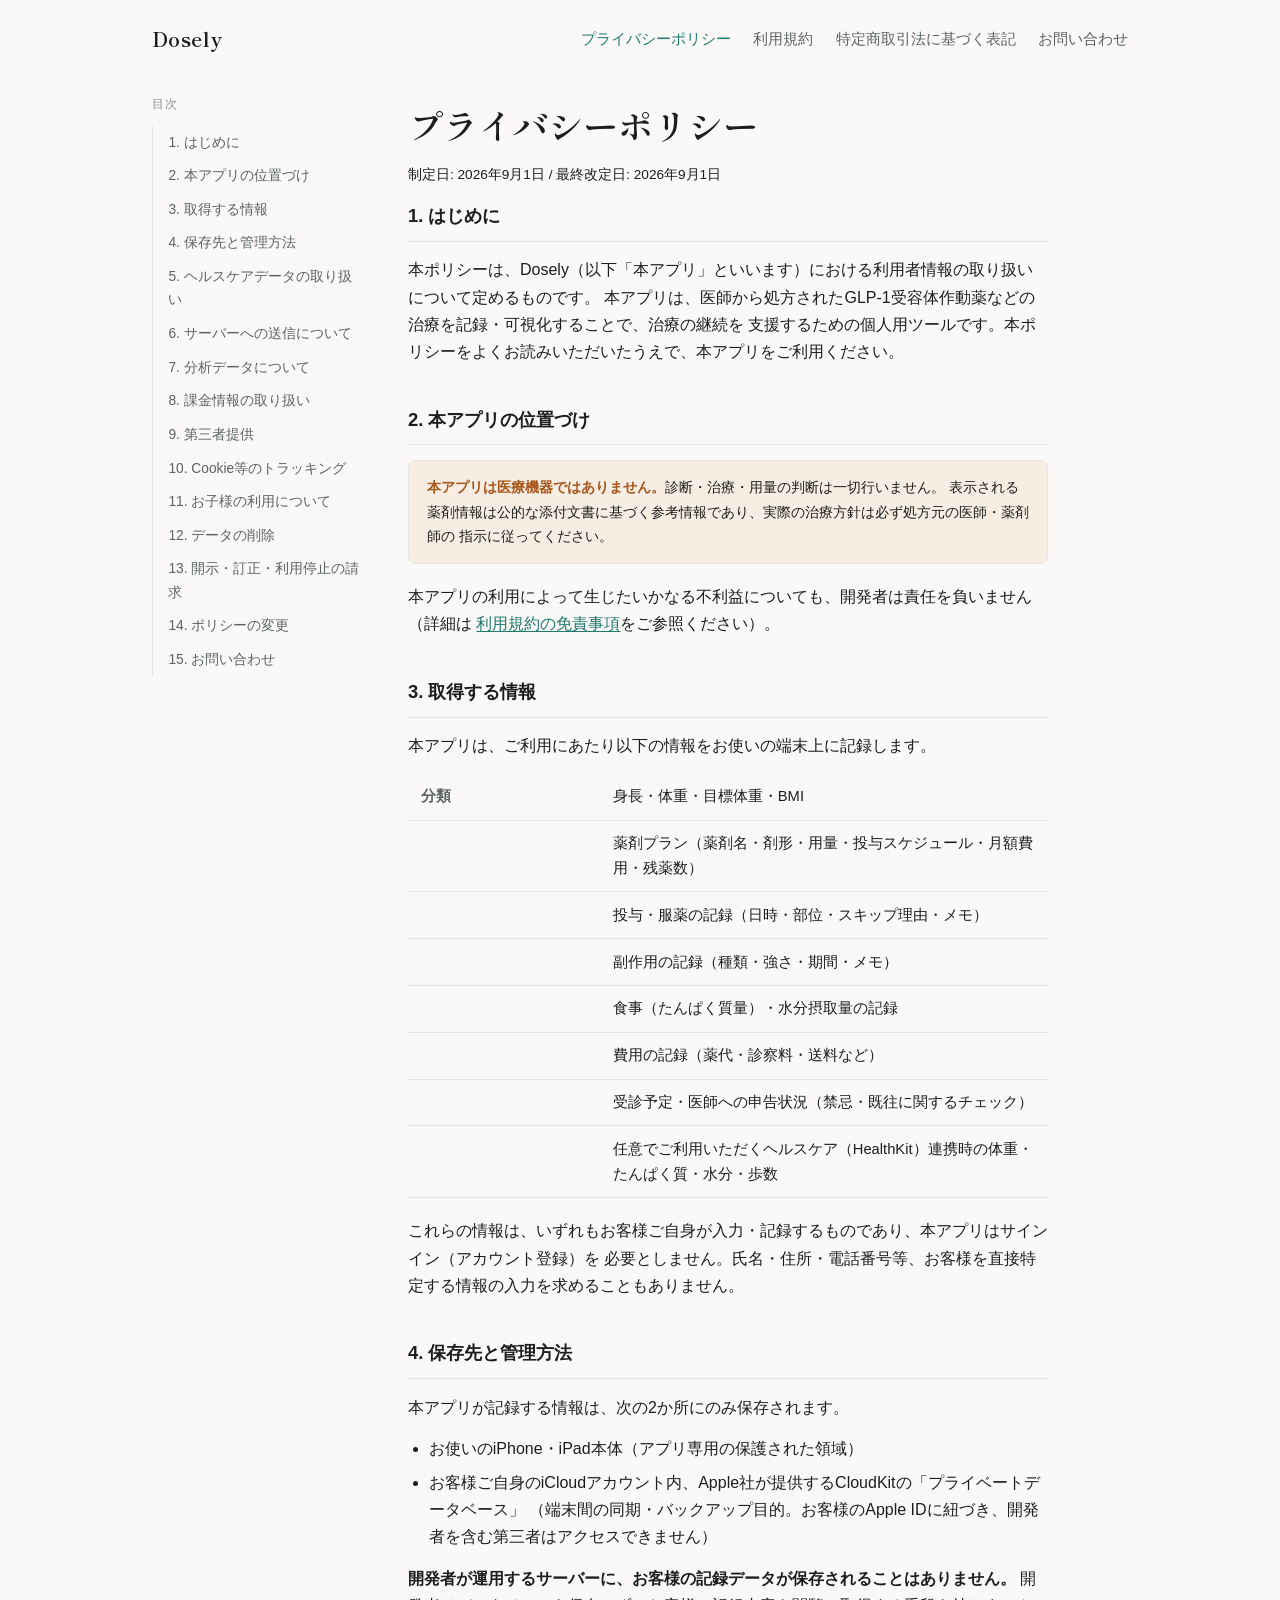
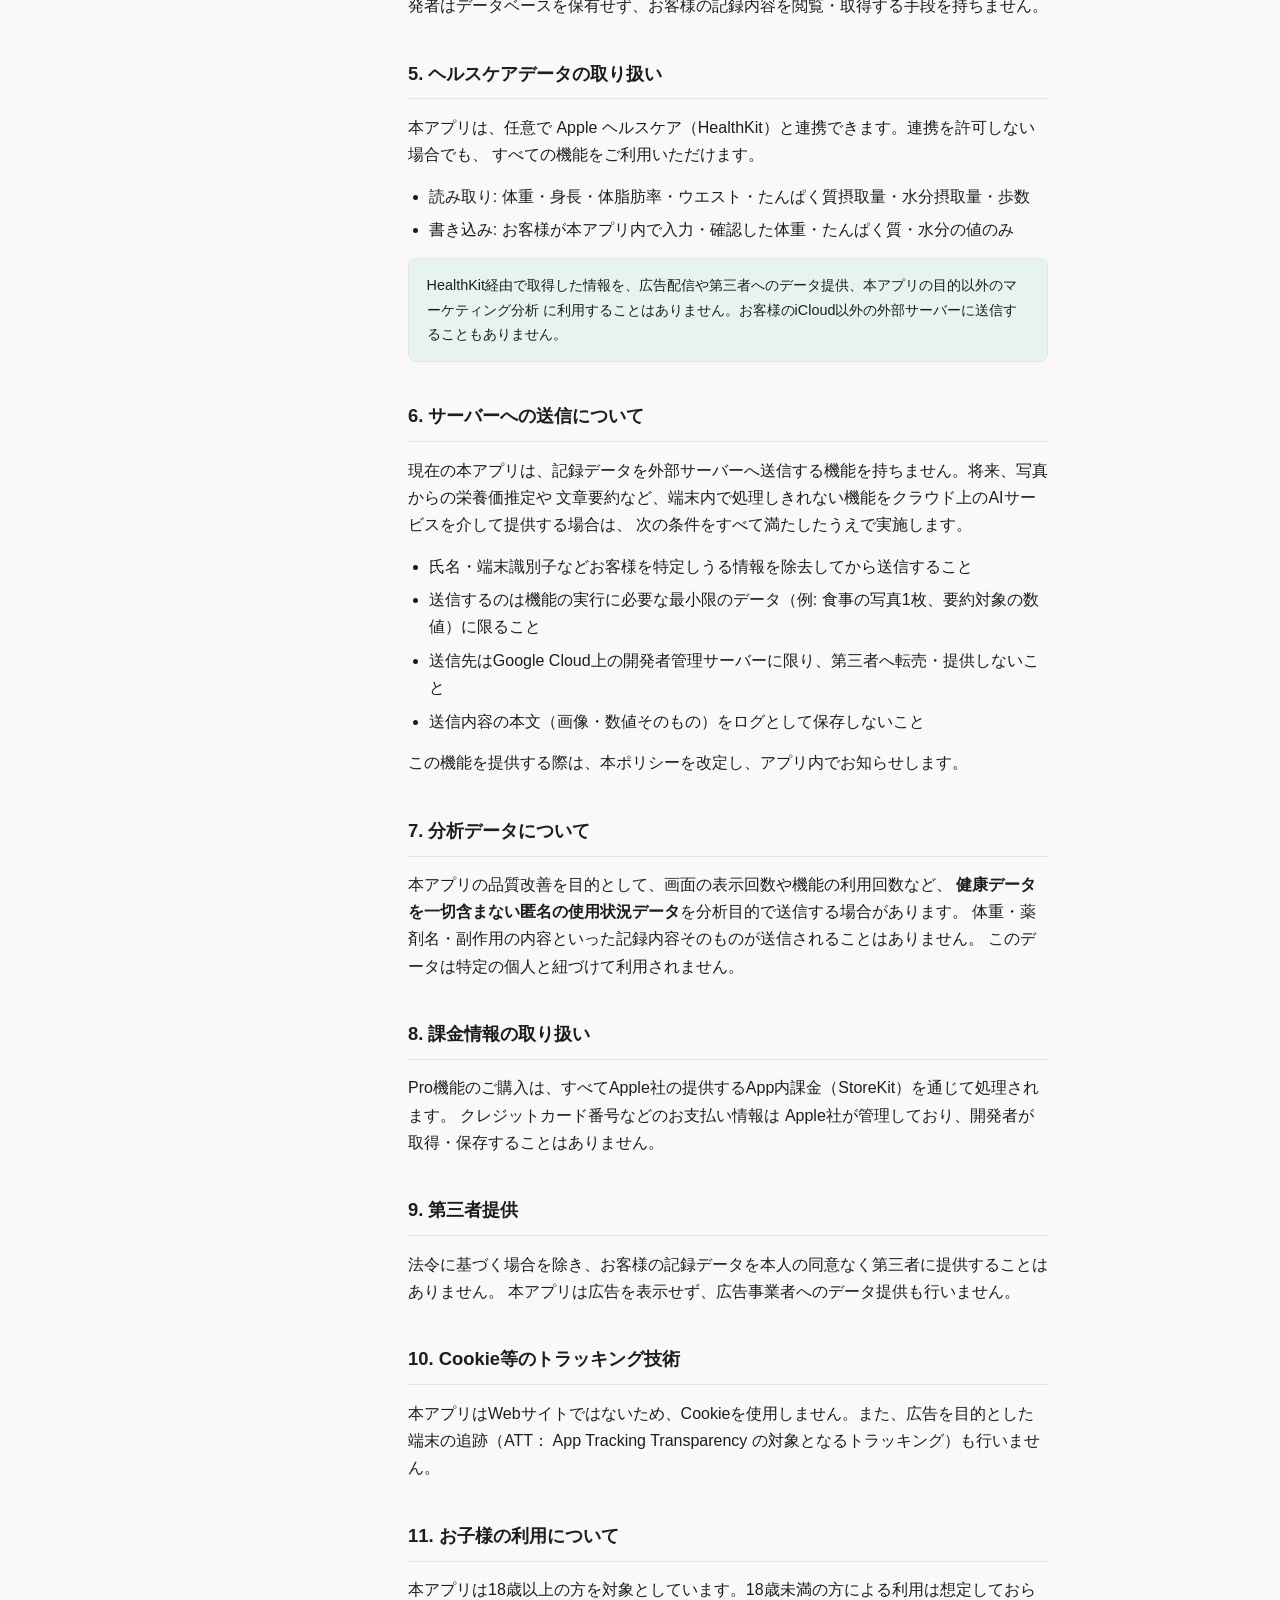
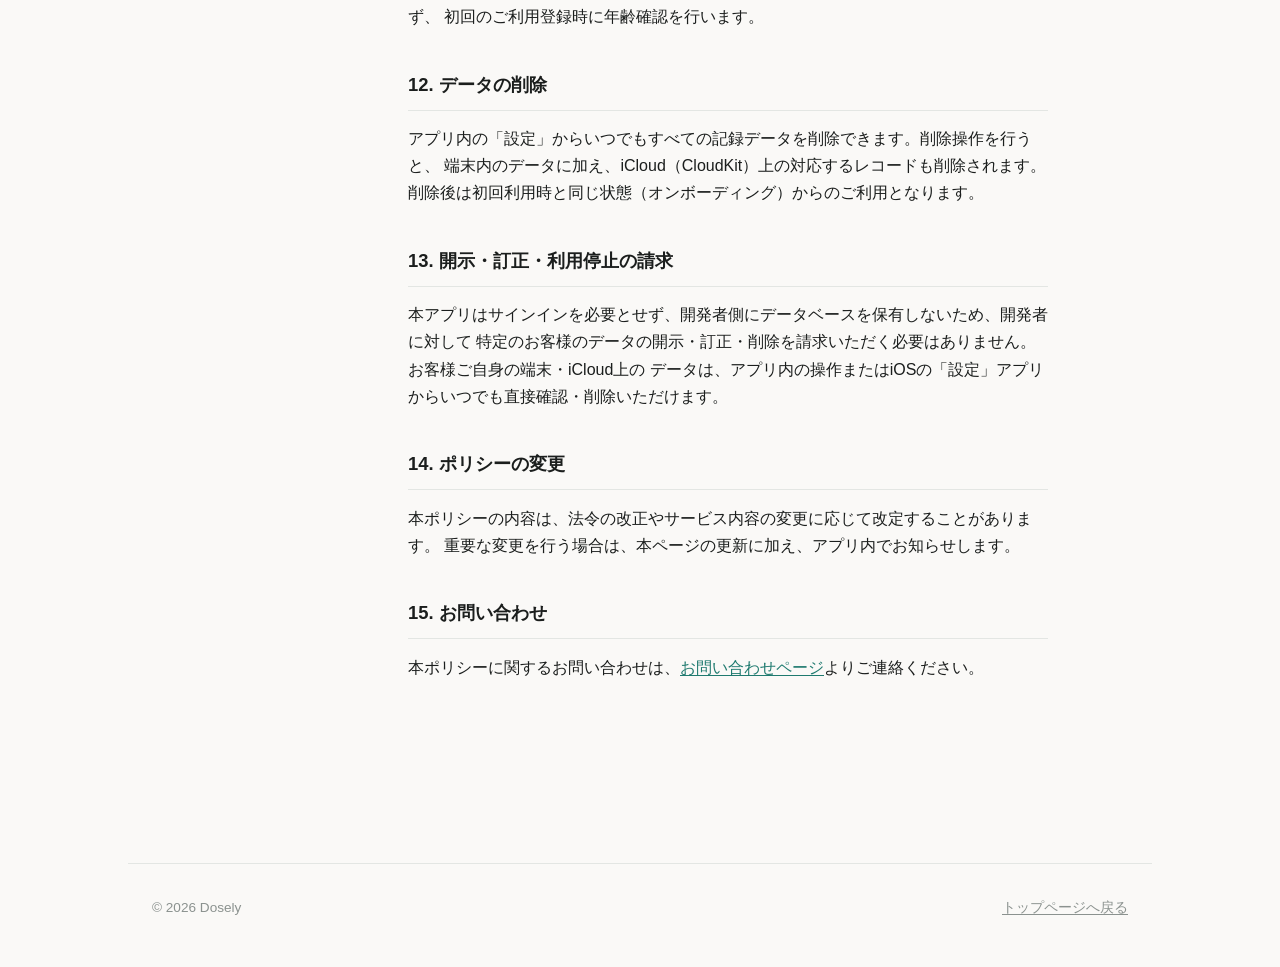
==== privacy.html @ 43f6cbd7 "Add Dosely public site: privacy policy, terms, tokushoho, support" ====
<!doctype html>
<html lang="ja">
<head>
<meta charset="utf-8">
<meta name="viewport" content="width=device-width, initial-scale=1">
<title>プライバシーポリシー - Dosely</title>
<meta name="description" content="Doselyのプライバシーポリシー。取得する情報、保存先、HealthKitの取り扱い、第三者提供の有無について記載しています。">
<link rel="stylesheet" href="styles.css">
</head>
<body>
<a class="skip-link" href="#main">本文へ移動</a>

<header class="site-header">
  <a class="wordmark" href="/dosely/">Dosely</a>
  <nav class="site-nav" aria-label="サイト内ナビゲーション">
    <a href="privacy.html" aria-current="page">プライバシーポリシー</a>
    <a href="terms.html">利用規約</a>
    <a href="tokushoho.html">特定商取引法に基づく表記</a>
    <a href="support.html">お問い合わせ</a>
  </nav>
</header>

<main id="main">
<div class="doc-shell">
  <nav class="doc-toc" aria-label="目次">
    <p class="toc-label">目次</p>
    <ol>
      <li><a href="#intro">1. はじめに</a></li>
      <li><a href="#not-medical-device">2. 本アプリの位置づけ</a></li>
      <li><a href="#data-collected">3. 取得する情報</a></li>
      <li><a href="#storage">4. 保存先と管理方法</a></li>
      <li><a href="#healthkit">5. ヘルスケアデータの取り扱い</a></li>
      <li><a href="#server">6. サーバーへの送信について</a></li>
      <li><a href="#analytics">7. 分析データについて</a></li>
      <li><a href="#billing">8. 課金情報の取り扱い</a></li>
      <li><a href="#third-party">9. 第三者提供</a></li>
      <li><a href="#tracking">10. Cookie等のトラッキング</a></li>
      <li><a href="#children">11. お子様の利用について</a></li>
      <li><a href="#deletion">12. データの削除</a></li>
      <li><a href="#requests">13. 開示・訂正・利用停止の請求</a></li>
      <li><a href="#changes">14. ポリシーの変更</a></li>
      <li><a href="#contact">15. お問い合わせ</a></li>
    </ol>
  </nav>

  <article class="doc-body">
    <div class="doc-header">
      <h1>プライバシーポリシー</h1>
      <p class="doc-meta">制定日: 2026年9月1日 / 最終改定日: 2026年9月1日</p>
    </div>

    <section id="intro">
      <h2>1. はじめに</h2>
      <p>
        本ポリシーは、Dosely（以下「本アプリ」といいます）における利用者情報の取り扱いについて定めるものです。
        本アプリは、医師から処方されたGLP-1受容体作動薬などの治療を記録・可視化することで、治療の継続を
        支援するための個人用ツールです。本ポリシーをよくお読みいただいたうえで、本アプリをご利用ください。
      </p>
    </section>

    <section id="not-medical-device">
      <h2>2. 本アプリの位置づけ</h2>
      <div class="note caution">
        <strong>本アプリは医療機器ではありません。</strong>診断・治療・用量の判断は一切行いません。
        表示される薬剤情報は公的な添付文書に基づく参考情報であり、実際の治療方針は必ず処方元の医師・薬剤師の
        指示に従ってください。
      </div>
      <p>
        本アプリの利用によって生じたいかなる不利益についても、開発者は責任を負いません（詳細は
        <a href="terms.html#disclaimer">利用規約の免責事項</a>をご参照ください）。
      </p>
    </section>

    <section id="data-collected">
      <h2>3. 取得する情報</h2>
      <p>本アプリは、ご利用にあたり以下の情報をお使いの端末上に記録します。</p>
      <table>
        <tr><th>分類</th><td>身長・体重・目標体重・BMI</td></tr>
        <tr><th></th><td>薬剤プラン（薬剤名・剤形・用量・投与スケジュール・月額費用・残薬数）</td></tr>
        <tr><th></th><td>投与・服薬の記録（日時・部位・スキップ理由・メモ）</td></tr>
        <tr><th></th><td>副作用の記録（種類・強さ・期間・メモ）</td></tr>
        <tr><th></th><td>食事（たんぱく質量）・水分摂取量の記録</td></tr>
        <tr><th></th><td>費用の記録（薬代・診察料・送料など）</td></tr>
        <tr><th></th><td>受診予定・医師への申告状況（禁忌・既往に関するチェック）</td></tr>
        <tr><th></th><td>任意でご利用いただくヘルスケア（HealthKit）連携時の体重・たんぱく質・水分・歩数</td></tr>
      </table>
      <p>
        これらの情報は、いずれもお客様ご自身が入力・記録するものであり、本アプリはサインイン（アカウント登録）を
        必要としません。氏名・住所・電話番号等、お客様を直接特定する情報の入力を求めることもありません。
      </p>
    </section>

    <section id="storage">
      <h2>4. 保存先と管理方法</h2>
      <p>
        本アプリが記録する情報は、次の2か所にのみ保存されます。
      </p>
      <ul>
        <li>お使いのiPhone・iPad本体（アプリ専用の保護された領域）</li>
        <li>お客様ご自身のiCloudアカウント内、Apple社が提供するCloudKitの「プライベートデータベース」
          （端末間の同期・バックアップ目的。お客様のApple IDに紐づき、開発者を含む第三者はアクセスできません）</li>
      </ul>
      <p>
        <strong>開発者が運用するサーバーに、お客様の記録データが保存されることはありません。</strong>
        開発者はデータベースを保有せず、お客様の記録内容を閲覧・取得する手段を持ちません。
      </p>
    </section>

    <section id="healthkit">
      <h2>5. ヘルスケアデータの取り扱い</h2>
      <p>
        本アプリは、任意で Apple ヘルスケア（HealthKit）と連携できます。連携を許可しない場合でも、
        すべての機能をご利用いただけます。
      </p>
      <ul>
        <li>読み取り: 体重・身長・体脂肪率・ウエスト・たんぱく質摂取量・水分摂取量・歩数</li>
        <li>書き込み: お客様が本アプリ内で入力・確認した体重・たんぱく質・水分の値のみ</li>
      </ul>
      <div class="note">
        HealthKit経由で取得した情報を、広告配信や第三者へのデータ提供、本アプリの目的以外のマーケティング分析
        に利用することはありません。お客様のiCloud以外の外部サーバーに送信することもありません。
      </div>
    </section>

    <section id="server">
      <h2>6. サーバーへの送信について</h2>
      <p>
        現在の本アプリは、記録データを外部サーバーへ送信する機能を持ちません。将来、写真からの栄養価推定や
        文章要約など、端末内で処理しきれない機能をクラウド上のAIサービスを介して提供する場合は、
        次の条件をすべて満たしたうえで実施します。
      </p>
      <ul>
        <li>氏名・端末識別子などお客様を特定しうる情報を除去してから送信すること</li>
        <li>送信するのは機能の実行に必要な最小限のデータ（例: 食事の写真1枚、要約対象の数値）に限ること</li>
        <li>送信先はGoogle Cloud上の開発者管理サーバーに限り、第三者へ転売・提供しないこと</li>
        <li>送信内容の本文（画像・数値そのもの）をログとして保存しないこと</li>
      </ul>
      <p>この機能を提供する際は、本ポリシーを改定し、アプリ内でお知らせします。</p>
    </section>

    <section id="analytics">
      <h2>7. 分析データについて</h2>
      <p>
        本アプリの品質改善を目的として、画面の表示回数や機能の利用回数など、
        <strong>健康データを一切含まない匿名の使用状況データ</strong>を分析目的で送信する場合があります。
        体重・薬剤名・副作用の内容といった記録内容そのものが送信されることはありません。
        このデータは特定の個人と紐づけて利用されません。
      </p>
    </section>

    <section id="billing">
      <h2>8. 課金情報の取り扱い</h2>
      <p>
        Pro機能のご購入は、すべてApple社の提供するApp内課金（StoreKit）を通じて処理されます。
        クレジットカード番号などのお支払い情報は Apple社が管理しており、開発者が取得・保存することはありません。
      </p>
    </section>

    <section id="third-party">
      <h2>9. 第三者提供</h2>
      <p>
        法令に基づく場合を除き、お客様の記録データを本人の同意なく第三者に提供することはありません。
        本アプリは広告を表示せず、広告事業者へのデータ提供も行いません。
      </p>
    </section>

    <section id="tracking">
      <h2>10. Cookie等のトラッキング技術</h2>
      <p>
        本アプリはWebサイトではないため、Cookieを使用しません。また、広告を目的とした端末の追跡（ATT：
        App Tracking Transparency の対象となるトラッキング）も行いません。
      </p>
    </section>

    <section id="children">
      <h2>11. お子様の利用について</h2>
      <p>
        本アプリは18歳以上の方を対象としています。18歳未満の方による利用は想定しておらず、
        初回のご利用登録時に年齢確認を行います。
      </p>
    </section>

    <section id="deletion">
      <h2>12. データの削除</h2>
      <p>
        アプリ内の「設定」からいつでもすべての記録データを削除できます。削除操作を行うと、
        端末内のデータに加え、iCloud（CloudKit）上の対応するレコードも削除されます。
        削除後は初回利用時と同じ状態（オンボーディング）からのご利用となります。
      </p>
    </section>

    <section id="requests">
      <h2>13. 開示・訂正・利用停止の請求</h2>
      <p>
        本アプリはサインインを必要とせず、開発者側にデータベースを保有しないため、開発者に対して
        特定のお客様のデータの開示・訂正・削除を請求いただく必要はありません。お客様ご自身の端末・iCloud上の
        データは、アプリ内の操作またはiOSの「設定」アプリからいつでも直接確認・削除いただけます。
      </p>
    </section>

    <section id="changes">
      <h2>14. ポリシーの変更</h2>
      <p>
        本ポリシーの内容は、法令の改正やサービス内容の変更に応じて改定することがあります。
        重要な変更を行う場合は、本ページの更新に加え、アプリ内でお知らせします。
      </p>
    </section>

    <section id="contact">
      <h2>15. お問い合わせ</h2>
      <p>
        本ポリシーに関するお問い合わせは、<a href="support.html">お問い合わせページ</a>よりご連絡ください。
      </p>
    </section>
  </article>
</div>
</main>

<footer class="site-footer">
  <span>&copy; 2026 Dosely</span>
  <a href="/dosely/">トップページへ戻る</a>
</footer>
</body>
</html>
---- styles.css ----
@import url('https://fonts.googleapis.com/css2?family=Shippori+Mincho:wght@500;600;700&display=swap');

:root {
  --bg: #faf9f7;
  --surface: #ffffff;
  --ink: #1b1e1d;
  --ink-muted: #5b6461;
  --ink-faint: #8b928f;
  --accent: #2a9d8f;
  --accent-deep: #1f7a6f;
  --accent-tint: #e7f3f1;
  --caution: #a8571d;
  --caution-tint: #f7ede2;
  --line: #e3e6e3;
  --line-strong: #cfd4d0;
  --measure: 40rem;
  --serif: "Shippori Mincho", "Hiragino Mincho ProN", "Yu Mincho", serif;
  --sans: -apple-system, BlinkMacSystemFont, "Hiragino Sans", "Helvetica Neue", "Segoe UI", sans-serif;
}

* { box-sizing: border-box; }

html {
  -webkit-text-size-adjust: 100%;
}

body {
  margin: 0;
  background: var(--bg);
  color: var(--ink);
  font-family: var(--sans);
  font-size: 16px;
  line-height: 1.7;
  -webkit-font-smoothing: antialiased;
}

a { color: var(--accent-deep); text-underline-offset: 0.15em; }
a:hover { color: var(--accent); }
a:focus-visible, button:focus-visible { outline: 2px solid var(--accent); outline-offset: 3px; }

/* ---------- Header / Footer ---------- */

.site-header {
  display: flex;
  align-items: center;
  justify-content: space-between;
  gap: 1rem;
  padding: 1.4rem 1.5rem;
  max-width: 64rem;
  margin: 0 auto;
  flex-wrap: wrap;
}

.wordmark {
  font-family: var(--serif);
  font-weight: 700;
  font-size: 1.25rem;
  letter-spacing: 0.02em;
  color: var(--ink);
  text-decoration: none;
}

.wordmark:hover { color: var(--accent-deep); }

.site-nav {
  display: flex;
  gap: 1.4rem;
  flex-wrap: wrap;
}

.site-nav a {
  color: var(--ink-muted);
  text-decoration: none;
  font-size: 0.92rem;
}

.site-nav a:hover, .site-nav a[aria-current="page"] {
  color: var(--accent-deep);
}

.site-footer {
  max-width: 64rem;
  margin: 4rem auto 0;
  padding: 2rem 1.5rem 3rem;
  border-top: 1px solid var(--line);
  color: var(--ink-faint);
  font-size: 0.85rem;
  display: flex;
  justify-content: space-between;
  flex-wrap: wrap;
  gap: 0.75rem;
}

.site-footer a { color: var(--ink-faint); }
.site-footer a:hover { color: var(--accent-deep); }

/* ---------- Hero (index) ---------- */

.hero {
  max-width: 64rem;
  margin: 0 auto;
  padding: 3.5rem 1.5rem 2rem;
}

.hero .eyebrow {
  font-size: 0.8rem;
  letter-spacing: 0.12em;
  color: var(--accent-deep);
  text-transform: uppercase;
  margin: 0 0 1rem;
}

.hero h1 {
  font-family: var(--serif);
  font-weight: 600;
  font-size: clamp(1.9rem, 4vw, 2.7rem);
  line-height: 1.35;
  margin: 0 0 1.1rem;
  max-width: 22ch;
}

.hero p.lede {
  font-size: 1.08rem;
  color: var(--ink-muted);
  max-width: 38ch;
  margin: 0;
}

/* ---------- Data journey diagram (signature element) ---------- */

.journey {
  max-width: 64rem;
  margin: 2.5rem auto 3rem;
  padding: 0 1.5rem;
}

.journey-track {
  display: flex;
  align-items: stretch;
  gap: 0;
  background: var(--surface);
  border: 1px solid var(--line);
  border-radius: 10px;
  overflow: hidden;
}

.journey-node {
  flex: 1;
  padding: 1.4rem 1.3rem;
  position: relative;
}

.journey-node + .journey-node {
  border-left: 1px solid var(--line);
}

.journey-node .label {
  font-size: 0.72rem;
  letter-spacing: 0.08em;
  text-transform: uppercase;
  color: var(--ink-faint);
  margin: 0 0 0.4rem;
}

.journey-node .title {
  font-weight: 600;
  margin: 0 0 0.3rem;
}

.journey-node .desc {
  font-size: 0.87rem;
  color: var(--ink-muted);
  margin: 0;
}

.journey-node.stop {
  background: var(--accent-tint);
}

.journey-node.stop .title { color: var(--accent-deep); }

.journey-stopmark {
  display: inline-flex;
  align-items: center;
  gap: 0.35rem;
  margin-top: 0.6rem;
  font-size: 0.78rem;
  font-weight: 600;
  color: var(--accent-deep);
}

.journey-stopmark::before {
  content: "";
  width: 0.5rem;
  height: 0.5rem;
  border-radius: 50%;
  background: var(--accent);
  display: inline-block;
}

.journey-footnote {
  margin-top: 0.9rem;
  font-size: 0.82rem;
  color: var(--ink-faint);
}

/* ---------- Cards (index quick links) ---------- */

.card-grid {
  max-width: 64rem;
  margin: 0 auto 4rem;
  padding: 0 1.5rem;
  display: grid;
  grid-template-columns: repeat(auto-fit, minmax(13.5rem, 1fr));
  gap: 1px;
  background: var(--line);
  border: 1px solid var(--line);
  border-radius: 10px;
  overflow: hidden;
}

.card {
  background: var(--surface);
  padding: 1.5rem;
  text-decoration: none;
  color: var(--ink);
  display: flex;
  flex-direction: column;
  gap: 0.4rem;
}

.card:hover { background: var(--accent-tint); }

.card .card-title {
  font-weight: 600;
  font-size: 1.02rem;
}

.card .card-desc {
  font-size: 0.85rem;
  color: var(--ink-muted);
  line-height: 1.6;
}

/* ---------- Document layout (policy pages) ---------- */

.doc-shell {
  max-width: 64rem;
  margin: 0 auto;
  padding: 1rem 1.5rem 5rem;
  display: grid;
  grid-template-columns: 13rem minmax(0, var(--measure));
  gap: 3rem;
  align-items: start;
}

@media (max-width: 56rem) {
  .doc-shell { grid-template-columns: 1fr; }
}

.doc-toc {
  position: sticky;
  top: 1.5rem;
  font-size: 0.86rem;
}

.doc-toc .toc-label {
  font-size: 0.72rem;
  letter-spacing: 0.08em;
  text-transform: uppercase;
  color: var(--ink-faint);
  margin: 0 0 0.7rem;
}

.doc-toc ol {
  list-style: none;
  margin: 0;
  padding: 0;
  border-left: 1px solid var(--line);
}

.doc-toc li { margin: 0; }

.doc-toc a {
  display: block;
  padding: 0.32rem 0 0.32rem 0.9rem;
  margin-left: -1px;
  border-left: 2px solid transparent;
  color: var(--ink-muted);
  text-decoration: none;
}

.doc-toc a:hover { color: var(--accent-deep); border-left-color: var(--line-strong); }

.doc-header h1 {
  font-family: var(--serif);
  font-weight: 600;
  font-size: clamp(1.7rem, 3.4vw, 2.2rem);
  margin: 0 0 0.5rem;
}

.doc-meta {
  color: var(--ink-faint);
  font-size: 0.85rem;
  margin: 0 0 2.2rem;
}

.doc-body section {
  margin-bottom: 2.4rem;
  scroll-margin-top: 1.5rem;
}

.doc-body h2 {
  font-size: 1.15rem;
  font-weight: 700;
  margin: 0 0 0.9rem;
  padding-bottom: 0.6rem;
  border-bottom: 1px solid var(--line);
}

.doc-body h3 {
  font-size: 1rem;
  font-weight: 700;
  margin: 1.3rem 0 0.5rem;
}

.doc-body p { margin: 0 0 0.9rem; color: var(--ink); }
.doc-body ul, .doc-body ol.plain { margin: 0 0 0.9rem; padding-left: 1.3rem; }
.doc-body li { margin-bottom: 0.4rem; }

.doc-body table {
  width: 100%;
  border-collapse: collapse;
  margin: 0.5rem 0 1.2rem;
  font-size: 0.92rem;
}

.doc-body th, .doc-body td {
  text-align: left;
  padding: 0.65rem 0.8rem;
  border-bottom: 1px solid var(--line);
  vertical-align: top;
}

.doc-body th {
  width: 30%;
  color: var(--ink-muted);
  font-weight: 600;
  white-space: nowrap;
}

.note {
  background: var(--accent-tint);
  border: 1px solid var(--line);
  border-radius: 8px;
  padding: 0.9rem 1.1rem;
  font-size: 0.9rem;
  color: var(--ink);
  margin: 0 0 1.2rem;
}

.note.caution {
  background: var(--caution-tint);
}

.note.caution strong { color: var(--caution); }

.placeholder {
  background: repeating-linear-gradient(135deg, #fff, #fff 6px, var(--caution-tint) 6px, var(--caution-tint) 12px);
  border: 1px dashed var(--caution);
  border-radius: 6px;
  padding: 0.15rem 0.5rem;
  color: var(--caution);
  font-weight: 600;
  font-size: 0.88em;
}

/* ---------- Utility ---------- */

.skip-link {
  position: absolute;
  left: -999px;
  top: 0;
  background: var(--accent);
  color: #fff;
  padding: 0.6rem 1rem;
  z-index: 10;
}

.skip-link:focus { left: 1rem; top: 1rem; }

@media (prefers-reduced-motion: no-preference) {
  .journey-node, .card { transition: background-color 0.15s ease; }
}
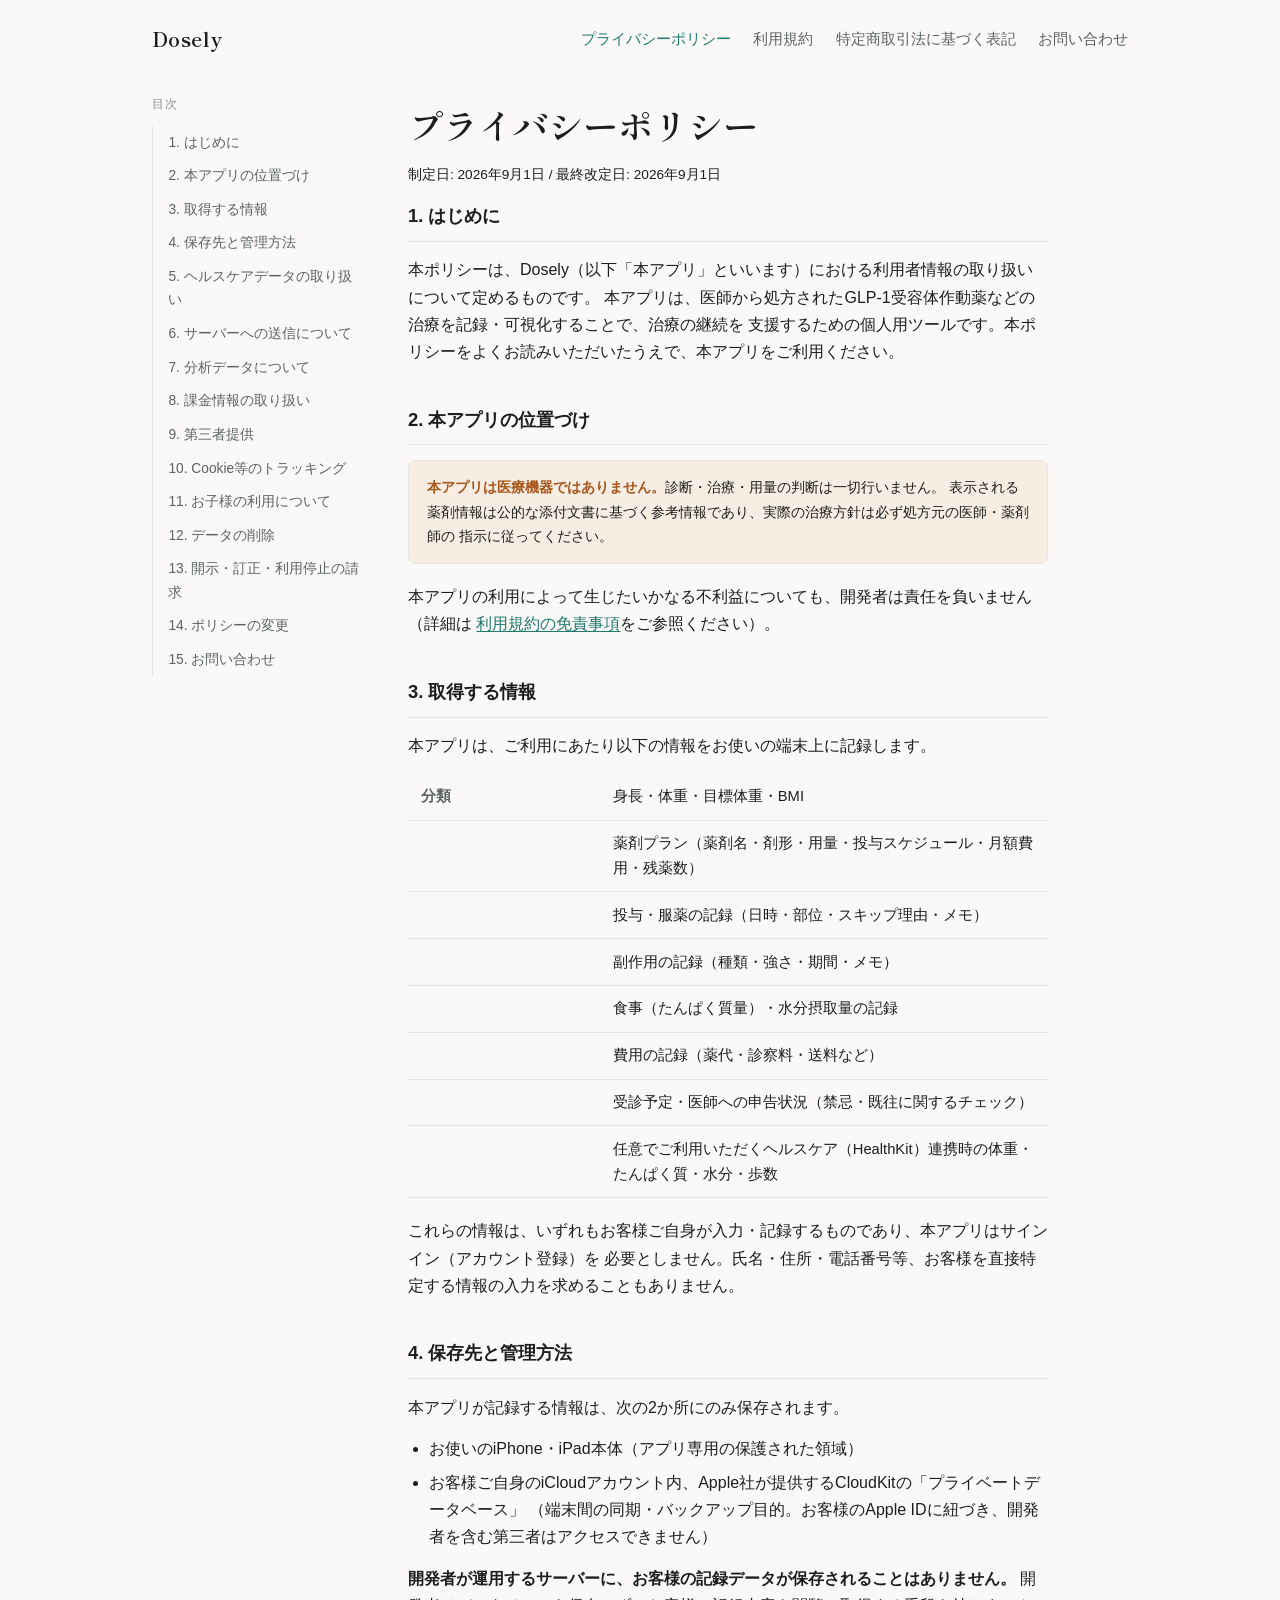
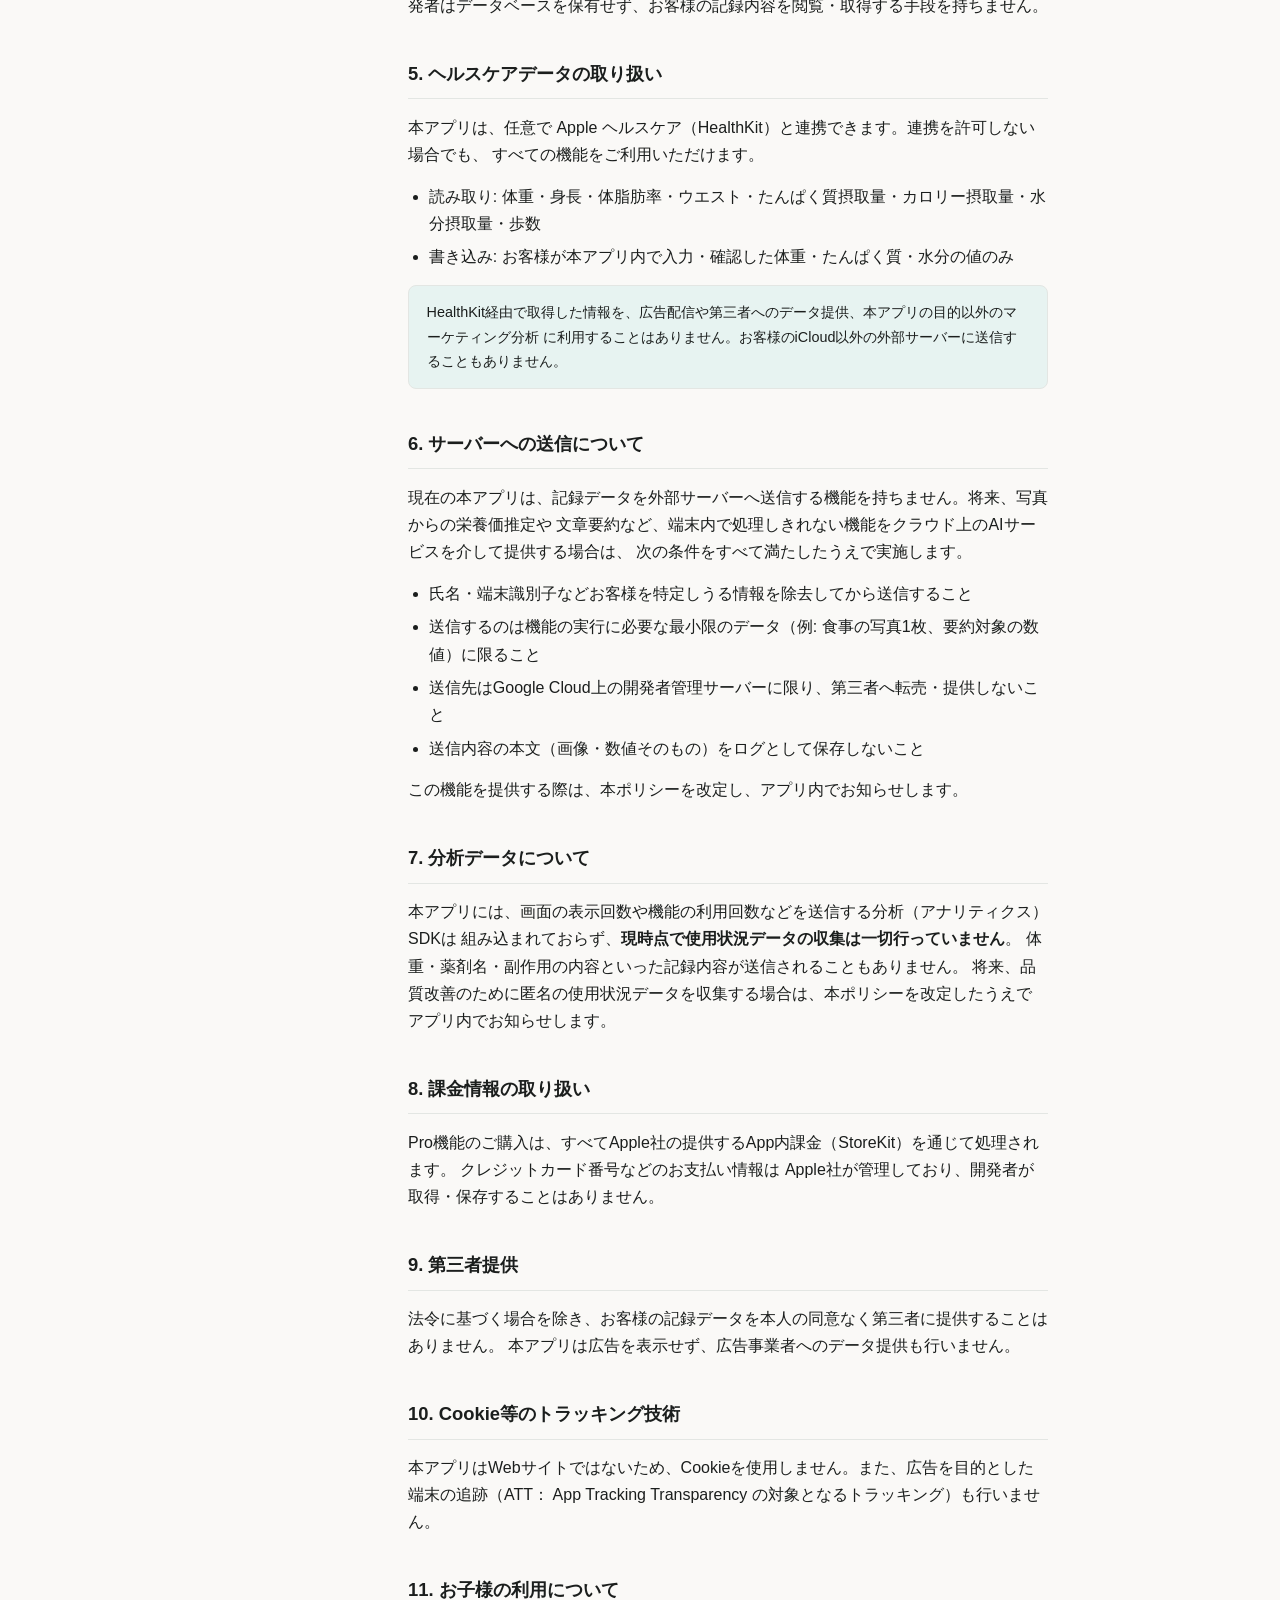
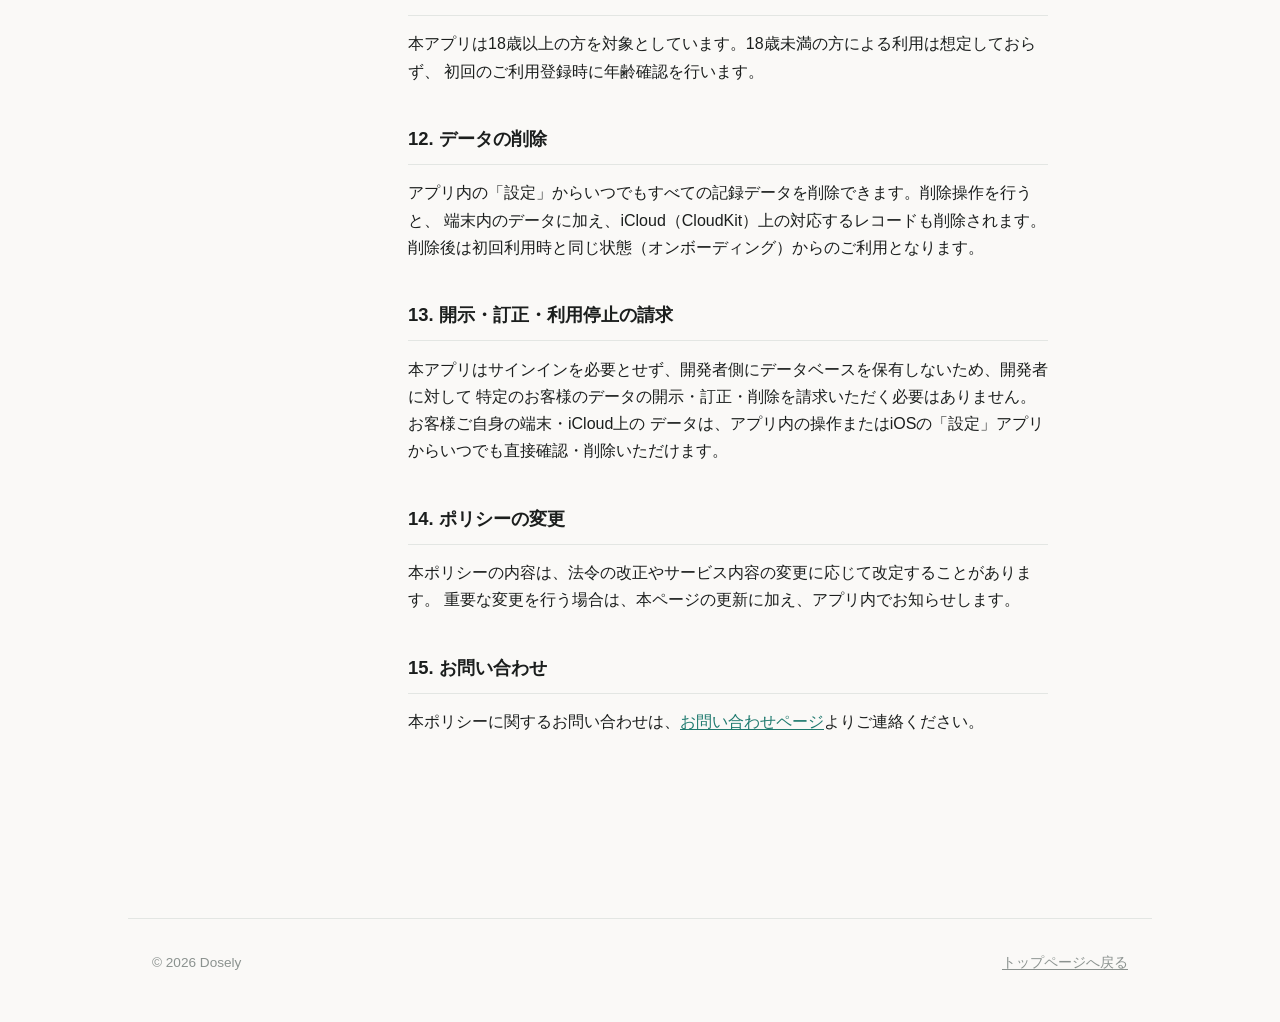
==== commit 3c4cf393: "プライバシーポリシーの記載を実際のデータ取り扱いに合わせて修正 final consistency checkワークフローで2点の実態不一致を検出: 1. HealthKit読み取り項目にカロリー摂取" ====
--- a/privacy.html
+++ b/privacy.html
@@ -113,7 +113,7 @@
         すべての機能をご利用いただけます。
       </p>
       <ul>
-        <li>読み取り: 体重・身長・体脂肪率・ウエスト・たんぱく質摂取量・水分摂取量・歩数</li>
+        <li>読み取り: 体重・身長・体脂肪率・ウエスト・たんぱく質摂取量・カロリー摂取量・水分摂取量・歩数</li>
         <li>書き込み: お客様が本アプリ内で入力・確認した体重・たんぱく質・水分の値のみ</li>
       </ul>
       <div class="note">
@@ -141,10 +141,11 @@
     <section id="analytics">
       <h2>7. 分析データについて</h2>
       <p>
-        本アプリの品質改善を目的として、画面の表示回数や機能の利用回数など、
-        <strong>健康データを一切含まない匿名の使用状況データ</strong>を分析目的で送信する場合があります。
-        体重・薬剤名・副作用の内容といった記録内容そのものが送信されることはありません。
-        このデータは特定の個人と紐づけて利用されません。
+        本アプリには、画面の表示回数や機能の利用回数などを送信する分析（アナリティクス）SDKは
+        組み込まれておらず、<strong>現時点で使用状況データの収集は一切行っていません</strong>。
+        体重・薬剤名・副作用の内容といった記録内容が送信されることもありません。
+        将来、品質改善のために匿名の使用状況データを収集する場合は、本ポリシーを改定したうえで
+        アプリ内でお知らせします。
       </p>
     </section>
 
--- a/styles.css
+++ b/styles.css
@@ -261,7 +261,22 @@
 .doc-toc {
   position: sticky;
   top: 1.5rem;
+  align-self: start;
+  max-height: calc(100vh - 3rem);
+  overflow-y: auto;
   font-size: 0.86rem;
+}
+
+/* この宣言は上の無条件 .doc-toc ルールより後に置くこと。
+   同じ詳細度のセレクタはソース順で決まるため、先に置くと
+   sticky指定に上書きされて狭い画面での重なりが再発する。 */
+@media (max-width: 56rem) {
+  .doc-toc {
+    position: static;
+    max-height: none;
+    overflow-y: visible;
+    margin-bottom: 2rem;
+  }
 }
 
 .doc-toc .toc-label {
